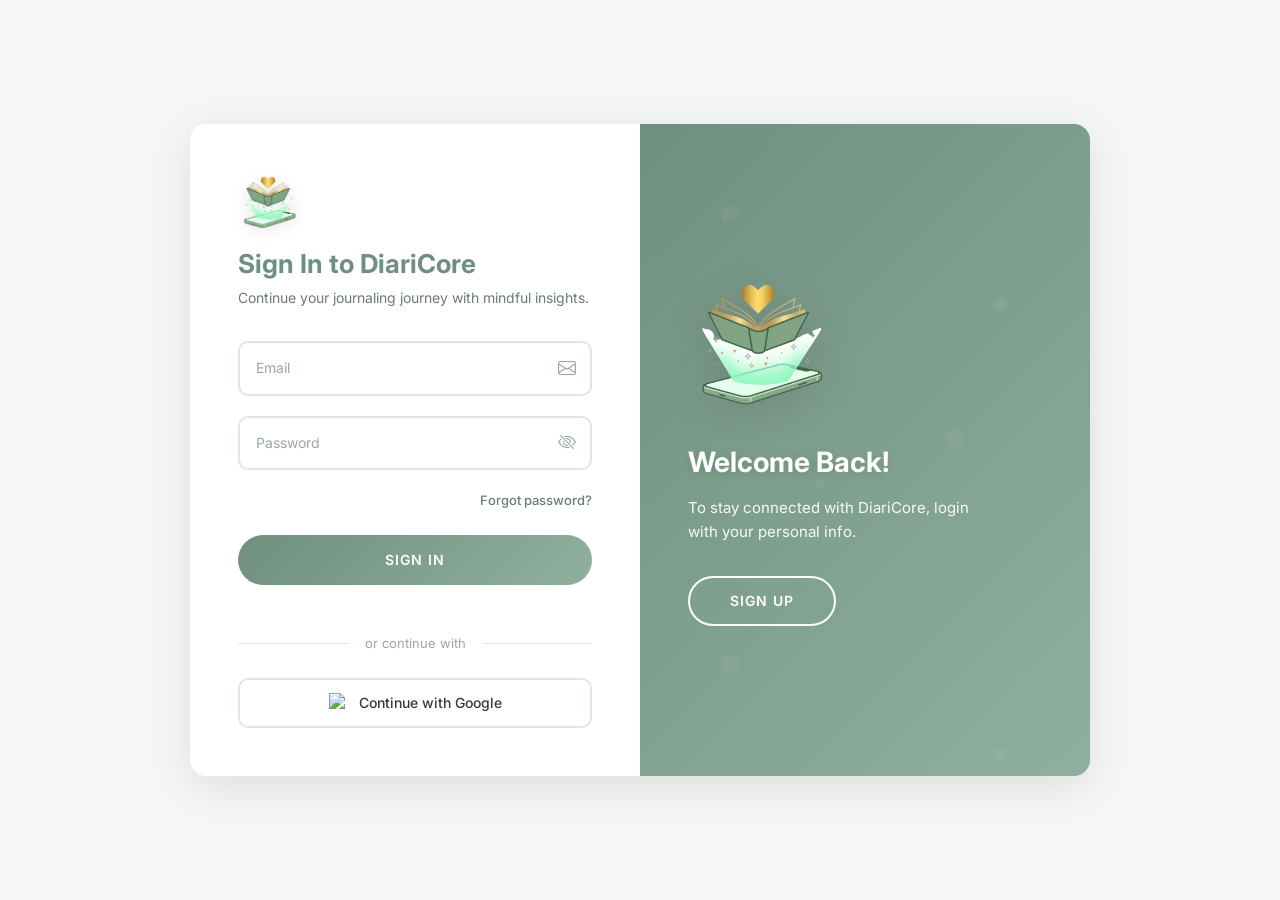
==== index.html @ 2f3895c8 "Update login page: sliding panel animation, dclogo.png, left-aligned text" ====
<!DOCTYPE html>
<html lang="en">
<head>
    <meta charset="UTF-8">
    <meta name="viewport" content="width=device-width, initial-scale=1.0">
    <title>Sign In - DiariCore</title>
    <link href="https://fonts.googleapis.com/css2?family=Inter:wght@400;500;600;700&display=swap" rel="stylesheet">
    <link href="https://cdn.jsdelivr.net/npm/bootstrap@5.3.0/dist/css/bootstrap.min.css" rel="stylesheet">
    <link href="https://cdn.jsdelivr.net/npm/bootstrap-icons@1.11.0/font/bootstrap-icons.css" rel="stylesheet">
    <link href="login.css" rel="stylesheet">
</head>
<body>
    <div class="login-container" id="loginContainer">
        <!-- Left Side - Forms -->
        <div class="login-left-panel">
            <!-- Sign In Form -->
            <div class="form-section signin-section" id="signinSection">
                <div class="form-header">
                    <img src="dclogo.png" alt="DiariCore" class="form-logo-img">
                    <h2 class="form-title">Sign In to DiariCore</h2>
                    <p class="form-subtitle">Continue your journaling journey with mindful insights.</p>
                </div>
                
                <form id="loginForm" class="login-form">
                    <div class="form-group">
                        <div class="input-wrapper">
                            <input 
                                type="email" 
                                id="email" 
                                class="form-input" 
                                placeholder="Email"
                                required
                            >
                            <i class="bi bi-envelope input-icon"></i>
                        </div>
                    </div>
                    
                    <div class="form-group">
                        <div class="input-wrapper">
                            <input 
                                type="password" 
                                id="password" 
                                class="form-input" 
                                placeholder="Password"
                                required
                            >
                            <i class="bi bi-eye-slash input-icon toggle-password" id="togglePassword"></i>
                        </div>
                    </div>
                    
                    <div class="form-options">
                        <a href="#" class="forgot-password">Forgot password?</a>
                    </div>
                    
                    <button type="submit" class="btn-signin">SIGN IN</button>
                </form>
                
                <div class="divider">
                    <span>or continue with</span>
                </div>
                
                <button class="btn-google" id="googleSignInBtn">
                    <img src="https://www.google.com/favicon.ico" alt="Google" class="google-icon">
                    Continue with Google
                </button>
                
                <p class="signup-link mobile-only">
                    Don't have an account? <a href="#" id="mobileSwitchToSignUp">Sign up</a>
                </p>
            </div>
            
            <!-- Sign Up Form -->
            <div class="form-section signup-section hidden" id="signupSection">
                <div class="form-header">
                    <img src="dclogo.png" alt="DiariCore" class="form-logo-img">
                    <h2 class="form-title">Create Account</h2>
                    <p class="form-subtitle">Build your private space for reflection and growth.</p>
                </div>
                
                <form id="signUpForm" class="login-form">
                    <div class="form-group">
                        <div class="input-wrapper">
                            <input 
                                type="text" 
                                id="fullName" 
                                class="form-input" 
                                placeholder="Name"
                                required
                            >
                            <i class="bi bi-person input-icon"></i>
                        </div>
                    </div>
                    
                    <div class="form-group">
                        <div class="input-wrapper">
                            <input 
                                type="email" 
                                id="signUpEmail" 
                                class="form-input" 
                                placeholder="Email"
                                required
                            >
                            <i class="bi bi-envelope input-icon"></i>
                        </div>
                    </div>
                    
                    <div class="form-group">
                        <div class="input-wrapper">
                            <input 
                                type="password" 
                                id="signUpPassword" 
                                class="form-input" 
                                placeholder="Password"
                                required
                            >
                            <i class="bi bi-eye-slash input-icon toggle-password" id="toggleSignUpPassword"></i>
                        </div>
                    </div>
                    
                    <button type="submit" class="btn-signin">SIGN UP</button>
                </form>
                
                <div class="divider">
                    <span>or continue with</span>
                </div>
                
                <button class="btn-google" id="googleSignUpBtn">
                    <img src="https://www.google.com/favicon.ico" alt="Google" class="google-icon">
                    Continue with Google
                </button>
                
                <p class="signup-link mobile-only">
                    Already have an account? <a href="#" id="mobileSwitchToSignIn">Sign in</a>
                </p>
            </div>
        </div>
        
        <!-- Right Side - Sliding Panel -->
        <div class="login-right-panel" id="slidingPanel">
            <div class="logo-section">
                <img src="dclogo.png" alt="DiariCore Logo" class="login-logo">
            </div>
            
            <div class="welcome-content signin-welcome" id="signinWelcome">
                <h1 class="welcome-title">Welcome Back!</h1>
                <p class="welcome-text">To stay connected with DiariCore, login with your personal info.</p>
                <button class="btn-switch" id="showSignUpBtn">SIGN UP</button>
            </div>
            
            <div class="welcome-content signup-welcome hidden" id="signupWelcome">
                <h1 class="welcome-title">Hello, Friend!</h1>
                <p class="welcome-text">Enter your personal details and start your self-discovery journey.</p>
                <button class="btn-switch" id="showSignInBtn">SIGN IN</button>
            </div>
        </div>
    </div>
    
    <script src="login.js"></script>
</body>
</html>
---- login.css ----
/* DiariCore Login Page Styles - Sliding Panel Version */

:root {
    --primary-color: #6F8F7F;
    --primary-hover: #5F7F6F;
    --primary-light: #8FAF9F;
    --background-color: #F5F7F6;
    --card-background: #FFFFFF;
    --text-dark: #2F3E36;
    --text-secondary: #6B7C74;
    --text-muted: #9AA9A1;
    --border-color: #E0E6E3;
    --box-shadow: 0 2px 10px rgba(0, 0, 0, 0.05);
    --box-shadow-hover: 0 4px 20px rgba(0, 0, 0, 0.08);
}

* {
    margin: 0;
    padding: 0;
    box-sizing: border-box;
}

body {
    font-family: 'Inter', -apple-system, BlinkMacSystemFont, 'Segoe UI', Roboto, sans-serif;
    background-color: var(--background-color);
    color: var(--text-dark);
    line-height: 1.6;
    min-height: 100vh;
    display: flex;
    justify-content: center;
    align-items: center;
    padding: 20px;
}

/* Login Container - Card Style */
.login-container {
    display: flex;
    width: 100%;
    max-width: 900px;
    min-height: 550px;
    background-color: var(--card-background);
    border-radius: 16px;
    overflow: hidden;
    box-shadow: 0 10px 40px rgba(0, 0, 0, 0.1);
    position: relative;
}

/* Left Panel - Forms */
.login-left-panel {
    flex: 1;
    display: flex;
    flex-direction: column;
    justify-content: center;
    padding: 3rem;
    order: 1;
    transition: all 0.6s ease-in-out;
}

/* Form Sections */
.form-section {
    width: 100%;
    max-width: 360px;
    margin: 0 auto;
}

.form-section.hidden {
    display: none;
}

/* Form Header - Left Aligned */
.form-header {
    text-align: left;
    margin-bottom: 2rem;
}

.form-logo-img {
    width: 60px;
    height: 60px;
    object-fit: contain;
    margin-bottom: 1rem;
    filter: drop-shadow(0 2px 8px rgba(111, 143, 127, 0.2));
}

.form-title {
    font-size: 26px;
    font-weight: 700;
    color: var(--primary-color);
    margin-bottom: 0.5rem;
    text-align: left;
}

.form-subtitle {
    font-size: 14px;
    font-weight: 400;
    color: var(--text-secondary);
    text-align: left;
}

/* Login Form */
.login-form {
    text-align: left;
}

.form-group {
    margin-bottom: 1.25rem;
}

.input-wrapper {
    position: relative;
}

.form-input {
    width: 100%;
    padding: 14px 45px 14px 16px;
    border: 2px solid var(--border-color);
    border-radius: 10px;
    font-size: 14px;
    font-weight: 400;
    color: var(--text-dark);
    background-color: var(--card-background);
    transition: all 0.3s ease;
    font-family: 'Inter', sans-serif;
}

.form-input:focus {
    outline: none;
    border-color: var(--primary-color);
    box-shadow: 0 0 0 3px rgba(111, 143, 127, 0.1);
}

.form-input::placeholder {
    color: var(--text-muted);
}

.input-icon {
    position: absolute;
    right: 16px;
    top: 50%;
    transform: translateY(-50%);
    color: var(--text-muted);
    font-size: 18px;
    cursor: pointer;
    transition: color 0.3s ease;
}

.input-icon:hover {
    color: var(--primary-color);
}

.form-options {
    display: flex;
    justify-content: flex-end;
    margin-bottom: 1.5rem;
}

.forgot-password {
    font-size: 13px;
    font-weight: 500;
    color: var(--text-secondary);
    text-decoration: none;
    transition: color 0.3s ease;
}

.forgot-password:hover {
    color: var(--primary-color);
}

.btn-signin {
    width: 100%;
    background: linear-gradient(135deg, #6F8F7F 0%, #8FAF9F 100%);
    border: none;
    color: white;
    padding: 14px;
    border-radius: 25px;
    font-size: 14px;
    font-weight: 600;
    cursor: pointer;
    transition: all 0.3s ease;
    text-transform: uppercase;
    letter-spacing: 1px;
    margin-bottom: 1.5rem;
}

.btn-signin:hover {
    transform: translateY(-2px);
    box-shadow: 0 4px 15px rgba(111, 143, 127, 0.3);
}

.btn-signin:active {
    transform: translateY(0);
}

/* Divider */
.divider {
    display: flex;
    align-items: center;
    margin: 1.5rem 0;
    color: var(--text-muted);
    font-size: 13px;
}

.divider::before,
.divider::after {
    content: '';
    flex: 1;
    height: 1px;
    background-color: var(--border-color);
}

.divider span {
    padding: 0 1rem;
}

/* Google Button */
.btn-google {
    width: 100%;
    background-color: var(--card-background);
    border: 2px solid var(--border-color);
    color: var(--text-dark);
    padding: 12px;
    border-radius: 10px;
    font-size: 14px;
    font-weight: 500;
    cursor: pointer;
    transition: all 0.3s ease;
    display: flex;
    align-items: center;
    justify-content: center;
    gap: 10px;
}

.btn-google:hover {
    border-color: var(--primary-color);
    background-color: var(--background-color);
    transform: translateY(-1px);
}

.google-icon {
    width: 20px;
    height: 20px;
}

/* Signup Link - Mobile Only */
.signup-link {
    font-size: 14px;
    font-weight: 400;
    color: var(--text-secondary);
    margin-top: 1.5rem;
    text-align: center;
}

.signup-link a {
    color: var(--primary-color);
    font-weight: 600;
    text-decoration: none;
    transition: color 0.3s ease;
}

.signup-link a:hover {
    color: var(--primary-hover);
    text-decoration: underline;
}

.mobile-only {
    display: none;
}

/* Right Panel - Sliding Panel */
.login-right-panel {
    flex: 1;
    background: linear-gradient(135deg, #6F8F7F 0%, #8FAF9F 100%);
    display: flex;
    flex-direction: column;
    justify-content: center;
    align-items: flex-start;
    padding: 3rem;
    order: 2;
    position: relative;
    transition: all 0.6s cubic-bezier(0.4, 0, 0.2, 1);
    overflow: hidden;
}

.login-right-panel::before {
    content: '';
    position: absolute;
    top: 0;
    left: 0;
    right: 0;
    bottom: 0;
    background: url('data:image/svg+xml,<svg xmlns="http://www.w3.org/2000/svg" viewBox="0 0 100 100"><circle cx="20" cy="20" r="2" fill="rgba(255,255,255,0.1)"/><circle cx="80" cy="40" r="1.5" fill="rgba(255,255,255,0.1)"/><circle cx="40" cy="80" r="1" fill="rgba(255,255,255,0.1)"/><circle cx="70" cy="70" r="2" fill="rgba(255,255,255,0.1)"/></svg>');
    opacity: 0.5;
}

.logo-section {
    position: relative;
    z-index: 1;
    margin-bottom: 2rem;
}

.login-logo {
    width: 140px;
    height: 140px;
    object-fit: contain;
    filter: drop-shadow(0 4px 20px rgba(0, 0, 0, 0.1));
}

/* Welcome Content - Left Aligned */
.welcome-content {
    position: relative;
    z-index: 1;
    color: white;
    text-align: left;
    max-width: 300px;
    transition: all 0.6s ease-in-out;
}

.welcome-content.hidden {
    display: none;
}

.welcome-title {
    font-size: 28px;
    font-weight: 700;
    margin-bottom: 1rem;
    text-shadow: 0 2px 10px rgba(0, 0, 0, 0.1);
    text-align: left;
}

.welcome-text {
    font-size: 15px;
    font-weight: 400;
    line-height: 1.6;
    margin-bottom: 2rem;
    opacity: 0.95;
    text-align: left;
}

/* Switch Button */
.btn-switch {
    background: transparent;
    border: 2px solid white;
    color: white;
    padding: 12px 40px;
    border-radius: 25px;
    font-size: 14px;
    font-weight: 600;
    cursor: pointer;
    transition: all 0.3s ease;
    text-transform: uppercase;
    letter-spacing: 1px;
    position: relative;
    z-index: 1;
}

.btn-switch:hover {
    background: white;
    color: var(--primary-color);
    transform: translateY(-2px);
    box-shadow: 0 4px 15px rgba(0, 0, 0, 0.2);
}

/* Sliding Animation States */
.login-container.signup-mode .login-right-panel {
    order: 1;
}

.login-container.signup-mode .login-left-panel {
    order: 2;
}

.login-container.signup-mode .signin-welcome {
    display: none;
}

.login-container.signup-mode .signup-welcome {
    display: block;
}

.login-container.signup-mode .signin-section {
    display: none;
}

.login-container.signup-mode .signup-section {
    display: block;
}

/* Error States */
.form-input.error {
    border-color: #e74c3c;
    box-shadow: 0 0 0 3px rgba(231, 76, 60, 0.1);
}

.error-message {
    color: #e74c3c;
    font-size: 12px;
    margin-top: 0.5rem;
    display: none;
}

.error-message.show {
    display: block;
}

/* Success States */
.form-input.success {
    border-color: var(--success-color);
    box-shadow: 0 0 0 3px rgba(127, 191, 159, 0.1);
}

/* Responsive Design */
@media (max-width: 768px) {
    body {
        padding: 10px;
    }
    
    .login-container {
        flex-direction: column;
        max-width: 100%;
        min-height: auto;
    }
    
    .login-left-panel,
    .login-right-panel {
        padding: 2rem 1.5rem;
    }
    
    .login-right-panel {
        order: 1;
        min-height: 200px;
    }
    
    .login-left-panel {
        order: 2;
    }
    
    .login-logo {
        width: 100px;
        height: 100px;
    }
    
    .welcome-title {
        font-size: 24px;
    }
    
    .welcome-text {
        font-size: 14px;
    }
    
    .btn-switch {
        padding: 10px 30px;
        font-size: 13px;
    }
    
    .form-title {
        font-size: 22px;
    }
    
    .form-section {
        max-width: 100%;
    }
    
    .mobile-only {
        display: block;
    }
    
    .login-right-panel .btn-switch {
        display: none;
    }
    
    .welcome-content {
        text-align: center;
    }
    
    .welcome-title,
    .welcome-text {
        text-align: center;
    }
}

@media (max-width: 480px) {
    body {
        padding: 0;
    }
    
    .login-container {
        border-radius: 0;
        min-height: 100vh;
    }
    
    .login-left-panel,
    .login-right-panel {
        padding: 1.5rem 1rem;
    }
    
    .login-logo {
        width: 80px;
        height: 80px;
    }
    
    .welcome-title {
        font-size: 20px;
    }
    
    .form-title {
        font-size: 20px;
    }
    
    .form-subtitle {
        font-size: 13px;
    }
    
    .form-input {
        padding: 12px 40px 12px 14px;
        font-size: 13px;
    }
    
    .btn-signin,
    .btn-google {
        padding: 12px;
        font-size: 13px;
    }
}

/* Notification Styles */
.notification {
    position: fixed;
    top: 20px;
    right: 20px;
    padding: 1rem 1.5rem;
    border-radius: 10px;
    display: flex;
    align-items: center;
    gap: 0.75rem;
    font-weight: 500;
    z-index: 10000;
    box-shadow: 0 4px 20px rgba(0, 0, 0, 0.15);
    transform: translateX(100%);
    transition: transform 0.3s ease;
    max-width: 400px;
    word-wrap: break-word;
}

.notification-success {
    background-color: #7FBF9F;
    color: white;
}

.notification-error {
    background-color: #e74c3c;
    color: white;
}

.notification-info {
    background-color: #7FA7BF;
    color: white;
}

/* Error States */
.form-input.error {
    border-color: #e74c3c;
    box-shadow: 0 0 0 3px rgba(231, 76, 60, 0.1);
}

.error-message {
    color: #e74c3c;
    font-size: 12px;
    margin-top: 0.5rem;
    display: none;
}

.error-message.show {
    display: block;
}

/* Success States */
.form-input.success {
    border-color: var(--success-color);
    box-shadow: 0 0 0 3px rgba(127, 191, 159, 0.1);
}
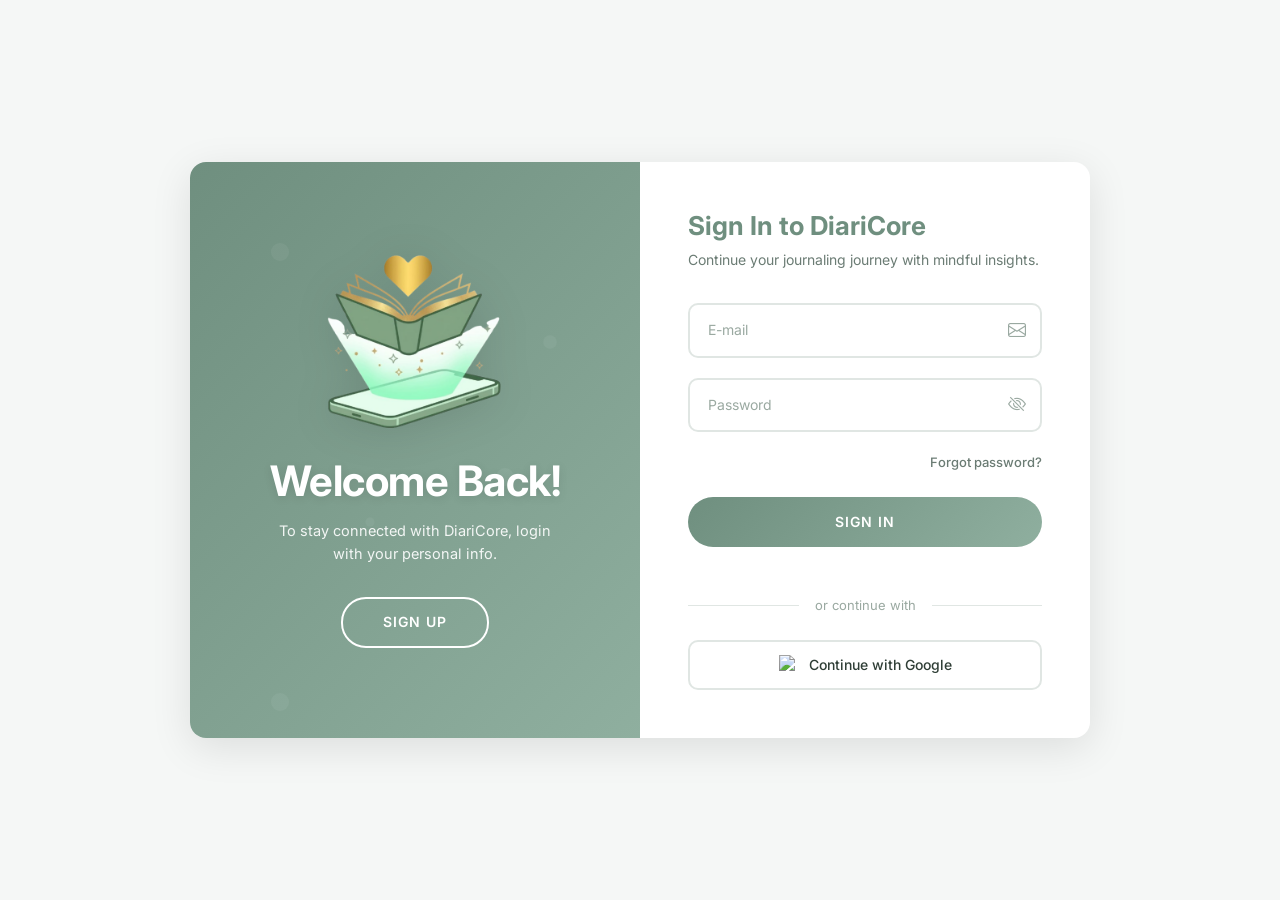
==== commit cfb3b1cf: "Add floating label animation to input fields on focus" ====
--- a/index.html
+++ b/index.html
@@ -16,34 +16,35 @@
             <!-- Sign In Form -->
             <div class="form-section signin-section" id="signinSection">
                 <div class="form-header">
-                    <img src="dclogo.png" alt="DiariCore" class="form-logo-img">
                     <h2 class="form-title">Sign In to DiariCore</h2>
                     <p class="form-subtitle">Continue your journaling journey with mindful insights.</p>
                 </div>
                 
                 <form id="loginForm" class="login-form">
                     <div class="form-group">
-                        <div class="input-wrapper">
+                        <div class="input-wrapper floating-label">
                             <input 
                                 type="email" 
                                 id="email" 
                                 class="form-input" 
-                                placeholder="Email"
+                                placeholder=" "
                                 required
                             >
+                            <label for="email" class="input-label">E-mail</label>
                             <i class="bi bi-envelope input-icon"></i>
                         </div>
                     </div>
                     
                     <div class="form-group">
-                        <div class="input-wrapper">
+                        <div class="input-wrapper floating-label">
                             <input 
                                 type="password" 
                                 id="password" 
                                 class="form-input" 
-                                placeholder="Password"
+                                placeholder=" "
                                 required
                             >
+                            <label for="password" class="input-label">Password</label>
                             <i class="bi bi-eye-slash input-icon toggle-password" id="togglePassword"></i>
                         </div>
                     </div>
@@ -72,47 +73,49 @@
             <!-- Sign Up Form -->
             <div class="form-section signup-section hidden" id="signupSection">
                 <div class="form-header">
-                    <img src="dclogo.png" alt="DiariCore" class="form-logo-img">
                     <h2 class="form-title">Create Account</h2>
                     <p class="form-subtitle">Build your private space for reflection and growth.</p>
                 </div>
                 
                 <form id="signUpForm" class="login-form">
                     <div class="form-group">
-                        <div class="input-wrapper">
+                        <div class="input-wrapper floating-label">
                             <input 
                                 type="text" 
                                 id="fullName" 
                                 class="form-input" 
-                                placeholder="Name"
+                                placeholder=" "
                                 required
                             >
+                            <label for="fullName" class="input-label">Name</label>
                             <i class="bi bi-person input-icon"></i>
                         </div>
                     </div>
                     
                     <div class="form-group">
-                        <div class="input-wrapper">
+                        <div class="input-wrapper floating-label">
                             <input 
                                 type="email" 
                                 id="signUpEmail" 
                                 class="form-input" 
-                                placeholder="Email"
+                                placeholder=" "
                                 required
                             >
+                            <label for="signUpEmail" class="input-label">E-mail</label>
                             <i class="bi bi-envelope input-icon"></i>
                         </div>
                     </div>
                     
                     <div class="form-group">
-                        <div class="input-wrapper">
+                        <div class="input-wrapper floating-label">
                             <input 
                                 type="password" 
                                 id="signUpPassword" 
                                 class="form-input" 
-                                placeholder="Password"
+                                placeholder=" "
                                 required
                             >
+                            <label for="signUpPassword" class="input-label">Password</label>
                             <i class="bi bi-eye-slash input-icon toggle-password" id="toggleSignUpPassword"></i>
                         </div>
                     </div>
--- a/login.css
+++ b/login.css
@@ -45,14 +45,14 @@
     position: relative;
 }
 
-/* Left Panel - Forms */
+/* Left Panel - Forms (White side - starts on RIGHT) */
 .login-left-panel {
     flex: 1;
     display: flex;
     flex-direction: column;
     justify-content: center;
     padding: 3rem;
-    order: 1;
+    order: 2;
     transition: all 0.6s ease-in-out;
 }
 
@@ -109,9 +109,14 @@
     position: relative;
 }
 
-.form-input {
+/* Floating Label Input Styles */
+.input-wrapper.floating-label {
+    position: relative;
+}
+
+.input-wrapper.floating-label .form-input {
     width: 100%;
-    padding: 14px 45px 14px 16px;
+    padding: 20px 45px 8px 16px;
     border: 2px solid var(--border-color);
     border-radius: 10px;
     font-size: 14px;
@@ -122,17 +127,38 @@
     font-family: 'Inter', sans-serif;
 }
 
-.form-input:focus {
+.input-wrapper.floating-label .input-label {
+    position: absolute;
+    left: 16px;
+    top: 50%;
+    transform: translateY(-50%);
+    font-size: 14px;
+    font-weight: 400;
+    color: var(--text-muted);
+    pointer-events: none;
+    transition: all 0.2s ease;
+    background-color: transparent;
+    padding: 0 4px;
+}
+
+.input-wrapper.floating-label .form-input:focus,
+.input-wrapper.floating-label .form-input:not(:placeholder-shown) {
     outline: none;
     border-color: var(--primary-color);
     box-shadow: 0 0 0 3px rgba(111, 143, 127, 0.1);
 }
 
-.form-input::placeholder {
-    color: var(--text-muted);
-}
-
-.input-icon {
+.input-wrapper.floating-label .form-input:focus ~ .input-label,
+.input-wrapper.floating-label .form-input:not(:placeholder-shown) ~ .input-label {
+    top: 0;
+    transform: translateY(-50%);
+    font-size: 12px;
+    font-weight: 500;
+    color: var(--primary-color);
+    background-color: var(--card-background);
+}
+
+.input-wrapper.floating-label .input-icon {
     position: absolute;
     right: 16px;
     top: 50%;
@@ -143,7 +169,8 @@
     transition: color 0.3s ease;
 }
 
-.input-icon:hover {
+.input-wrapper.floating-label .form-input:focus ~ .input-icon,
+.input-wrapper.floating-label .form-input:not(:placeholder-shown) ~ .input-icon {
     color: var(--primary-color);
 }
 
@@ -265,16 +292,16 @@
     display: none;
 }
 
-/* Right Panel - Sliding Panel */
+/* Right Panel - Sliding Panel (Green side - starts on LEFT) */
 .login-right-panel {
     flex: 1;
     background: linear-gradient(135deg, #6F8F7F 0%, #8FAF9F 100%);
     display: flex;
     flex-direction: column;
     justify-content: center;
-    align-items: flex-start;
+    align-items: center;
     padding: 3rem;
-    order: 2;
+    order: 1;
     position: relative;
     transition: all 0.6s cubic-bezier(0.4, 0, 0.2, 1);
     overflow: hidden;
@@ -294,24 +321,26 @@
 .logo-section {
     position: relative;
     z-index: 1;
-    margin-bottom: 2rem;
+    margin-bottom: 1.5rem;
 }
 
 .login-logo {
-    width: 140px;
-    height: 140px;
+    width: 180px;
+    height: 180px;
     object-fit: contain;
     filter: drop-shadow(0 4px 20px rgba(0, 0, 0, 0.1));
 }
 
-/* Welcome Content - Left Aligned */
+/* Welcome Content - Center-aligned text */
 .welcome-content {
     position: relative;
     z-index: 1;
     color: white;
-    text-align: left;
-    max-width: 300px;
+    text-align: center;
+    max-width: 320px;
+    width: 100%;
     transition: all 0.6s ease-in-out;
+    margin: 0 auto;
 }
 
 .welcome-content.hidden {
@@ -319,20 +348,24 @@
 }
 
 .welcome-title {
-    font-size: 28px;
+    font-size: 42px;
     font-weight: 700;
-    margin-bottom: 1rem;
+    margin-bottom: 0.75rem;
     text-shadow: 0 2px 10px rgba(0, 0, 0, 0.1);
-    text-align: left;
+    text-align: center;
+    letter-spacing: -0.5px;
 }
 
 .welcome-text {
-    font-size: 15px;
+    font-size: 14.5px;
     font-weight: 400;
     line-height: 1.6;
     margin-bottom: 2rem;
-    opacity: 0.95;
-    text-align: left;
+    opacity: 0.9;
+    text-align: center;
+    max-width: 280px;
+    margin-left: auto;
+    margin-right: auto;
 }
 
 /* Switch Button */
@@ -359,13 +392,13 @@
     box-shadow: 0 4px 15px rgba(0, 0, 0, 0.2);
 }
 
-/* Sliding Animation States */
+/* Sliding Animation States - When signup-mode is active, swap positions */
 .login-container.signup-mode .login-right-panel {
+    order: 2;
+}
+
+.login-container.signup-mode .login-left-panel {
     order: 1;
-}
-
-.login-container.signup-mode .login-left-panel {
-    order: 2;
 }
 
 .login-container.signup-mode .signin-welcome {
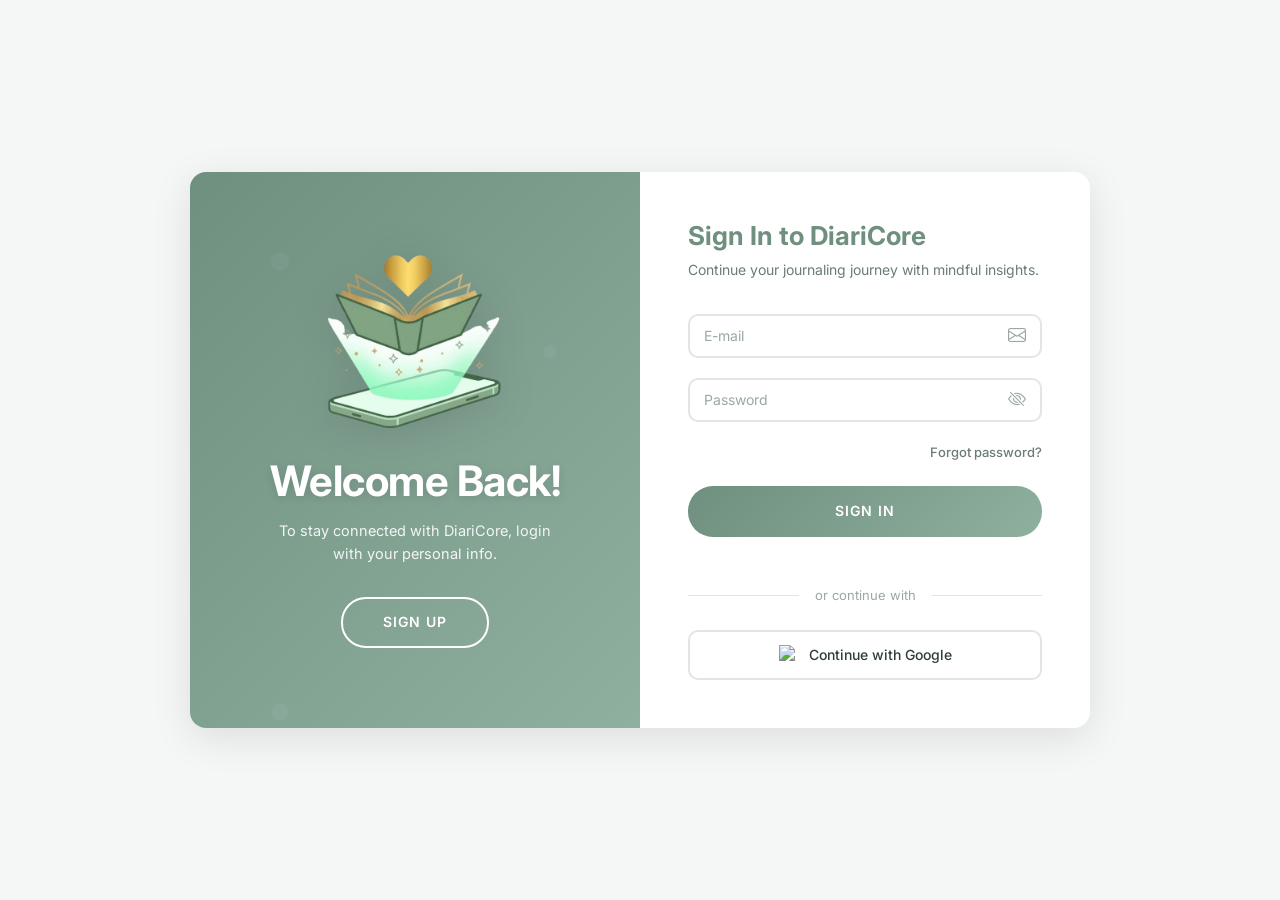
==== commit f1734d2e: "Move signup welcome text to top of signup form container" ====
--- a/index.html
+++ b/index.html
@@ -22,7 +22,7 @@
                 
                 <form id="loginForm" class="login-form">
                     <div class="form-group">
-                        <div class="input-wrapper floating-label">
+                        <div class="input-wrapper" data-label="E-mail">
                             <input 
                                 type="email" 
                                 id="email" 
@@ -30,13 +30,13 @@
                                 placeholder=" "
                                 required
                             >
-                            <label for="email" class="input-label">E-mail</label>
+                            <span class="floating-label">E-mail</span>
                             <i class="bi bi-envelope input-icon"></i>
                         </div>
                     </div>
                     
                     <div class="form-group">
-                        <div class="input-wrapper floating-label">
+                        <div class="input-wrapper" data-label="Password">
                             <input 
                                 type="password" 
                                 id="password" 
@@ -44,7 +44,7 @@
                                 placeholder=" "
                                 required
                             >
-                            <label for="password" class="input-label">Password</label>
+                            <span class="floating-label">Password</span>
                             <i class="bi bi-eye-slash input-icon toggle-password" id="togglePassword"></i>
                         </div>
                     </div>
@@ -73,13 +73,13 @@
             <!-- Sign Up Form -->
             <div class="form-section signup-section hidden" id="signupSection">
                 <div class="form-header">
-                    <h2 class="form-title">Create Account</h2>
-                    <p class="form-subtitle">Build your private space for reflection and growth.</p>
+                    <h2 class="form-title">Hello, Friend!</h2>
+                    <p class="form-subtitle">Enter your personal details and start your self-discovery journey.</p>
                 </div>
                 
                 <form id="signUpForm" class="login-form">
                     <div class="form-group">
-                        <div class="input-wrapper floating-label">
+                        <div class="input-wrapper" data-label="Name">
                             <input 
                                 type="text" 
                                 id="fullName" 
@@ -87,13 +87,13 @@
                                 placeholder=" "
                                 required
                             >
-                            <label for="fullName" class="input-label">Name</label>
+                            <span class="floating-label">Name</span>
                             <i class="bi bi-person input-icon"></i>
                         </div>
                     </div>
                     
                     <div class="form-group">
-                        <div class="input-wrapper floating-label">
+                        <div class="input-wrapper" data-label="E-mail">
                             <input 
                                 type="email" 
                                 id="signUpEmail" 
@@ -101,13 +101,13 @@
                                 placeholder=" "
                                 required
                             >
-                            <label for="signUpEmail" class="input-label">E-mail</label>
+                            <span class="floating-label">E-mail</span>
                             <i class="bi bi-envelope input-icon"></i>
                         </div>
                     </div>
                     
                     <div class="form-group">
-                        <div class="input-wrapper floating-label">
+                        <div class="input-wrapper" data-label="Password">
                             <input 
                                 type="password" 
                                 id="signUpPassword" 
@@ -115,7 +115,7 @@
                                 placeholder=" "
                                 required
                             >
-                            <label for="signUpPassword" class="input-label">Password</label>
+                            <span class="floating-label">Password</span>
                             <i class="bi bi-eye-slash input-icon toggle-password" id="toggleSignUpPassword"></i>
                         </div>
                     </div>
--- a/login.css
+++ b/login.css
@@ -45,7 +45,22 @@
     position: relative;
 }
 
-/* Left Panel - Forms (White side - starts on RIGHT) */
+/* Right Panel - Green background that slides */
+.login-right-panel {
+    flex: 1;
+    background: linear-gradient(135deg, #6F8F7F 0%, #8FAF9F 100%);
+    display: flex;
+    flex-direction: column;
+    justify-content: center;
+    align-items: center;
+    padding: 3rem;
+    order: 1;
+    position: relative;
+    transition: all 0.6s cubic-bezier(0.4, 0, 0.2, 1);
+    overflow: hidden;
+}
+
+/* Left Panel - Forms (White side - starts on LEFT) */
 .login-left-panel {
     flex: 1;
     display: flex;
@@ -53,7 +68,7 @@
     justify-content: center;
     padding: 3rem;
     order: 2;
-    transition: all 0.6s ease-in-out;
+    transition: all 0.6s cubic-bezier(0.4, 0, 0.2, 1);
 }
 
 /* Form Sections */
@@ -107,16 +122,13 @@
 
 .input-wrapper {
     position: relative;
-}
-
-/* Floating Label Input Styles */
-.input-wrapper.floating-label {
-    position: relative;
-}
-
-.input-wrapper.floating-label .form-input {
+    display: flex;
+    align-items: center;
+}
+
+.form-input {
     width: 100%;
-    padding: 20px 45px 8px 16px;
+    padding: 0 45px 0 16px;
     border: 2px solid var(--border-color);
     border-radius: 10px;
     font-size: 14px;
@@ -125,40 +137,21 @@
     background-color: var(--card-background);
     transition: all 0.3s ease;
     font-family: 'Inter', sans-serif;
-}
-
-.input-wrapper.floating-label .input-label {
-    position: absolute;
-    left: 16px;
-    top: 50%;
-    transform: translateY(-50%);
-    font-size: 14px;
-    font-weight: 400;
-    color: var(--text-muted);
-    pointer-events: none;
-    transition: all 0.2s ease;
-    background-color: transparent;
-    padding: 0 4px;
-}
-
-.input-wrapper.floating-label .form-input:focus,
-.input-wrapper.floating-label .form-input:not(:placeholder-shown) {
+    height: 44px;
+    line-height: 44px;
+}
+
+.form-input:focus {
     outline: none;
     border-color: var(--primary-color);
     box-shadow: 0 0 0 3px rgba(111, 143, 127, 0.1);
 }
 
-.input-wrapper.floating-label .form-input:focus ~ .input-label,
-.input-wrapper.floating-label .form-input:not(:placeholder-shown) ~ .input-label {
-    top: 0;
-    transform: translateY(-50%);
-    font-size: 12px;
-    font-weight: 500;
-    color: var(--primary-color);
-    background-color: var(--card-background);
-}
-
-.input-wrapper.floating-label .input-icon {
+.form-input::placeholder {
+    color: var(--text-muted);
+}
+
+.input-icon {
     position: absolute;
     right: 16px;
     top: 50%;
@@ -169,9 +162,39 @@
     transition: color 0.3s ease;
 }
 
-.input-wrapper.floating-label .form-input:focus ~ .input-icon,
-.input-wrapper.floating-label .form-input:not(:placeholder-shown) ~ .input-icon {
+.input-icon:hover {
     color: var(--primary-color);
+}
+
+/* Floating Label Animation */
+.input-wrapper.has-content .form-input,
+.input-wrapper:focus-within .form-input {
+    padding-top: 14px;
+    padding-bottom: 14px;
+    height: 44px;
+}
+
+.input-wrapper .floating-label {
+    position: absolute;
+    left: 16px;
+    top: 50%;
+    transform: translateY(-50%);
+    font-size: 14px;
+    color: var(--text-muted);
+    pointer-events: none;
+    transition: all 0.2s ease;
+    background-color: transparent;
+}
+
+.input-wrapper.has-content .floating-label,
+.input-wrapper:focus-within .floating-label {
+    top: 0;
+    transform: translateY(-50%);
+    font-size: 12px;
+    color: var(--primary-color);
+    background-color: var(--card-background);
+    padding: 0 4px;
+    font-weight: 500;
 }
 
 .form-options {
@@ -292,10 +315,9 @@
     display: none;
 }
 
-/* Right Panel - Sliding Panel (Green side - starts on LEFT) */
+/* Right Panel - Welcome Content (Green side - starts on LEFT) */
 .login-right-panel {
     flex: 1;
-    background: linear-gradient(135deg, #6F8F7F 0%, #8FAF9F 100%);
     display: flex;
     flex-direction: column;
     justify-content: center;
@@ -303,7 +325,7 @@
     padding: 3rem;
     order: 1;
     position: relative;
-    transition: all 0.6s cubic-bezier(0.4, 0, 0.2, 1);
+    z-index: 6;
     overflow: hidden;
 }
 
@@ -443,49 +465,74 @@
 /* Responsive Design */
 @media (max-width: 768px) {
     body {
-        padding: 10px;
+        padding: 0;
+        background: linear-gradient(135deg, #6F8F7F 0%, #8FAF9F 100%);
     }
     
     .login-container {
         flex-direction: column;
         max-width: 100%;
-        min-height: auto;
-    }
-    
-    .login-left-panel,
-    .login-right-panel {
-        padding: 2rem 1.5rem;
+        min-height: 100vh;
+        background: transparent;
+        box-shadow: none;
+        border-radius: 0;
     }
     
     .login-right-panel {
         order: 1;
-        min-height: 200px;
+        min-height: 40vh;
+        background: transparent;
+        padding: 2rem;
     }
     
     .login-left-panel {
         order: 2;
+        min-height: 60vh;
+        background: white;
+        border-radius: 30px 30px 0 0;
+        padding: 2rem;
+        margin: 0 10px 10px 10px;
+        box-shadow: 0 -5px 20px rgba(0, 0, 0, 0.1);
     }
     
     .login-logo {
-        width: 100px;
-        height: 100px;
+        width: 60px;
+        height: 60px;
     }
     
     .welcome-title {
-        font-size: 24px;
+        font-size: 42px;
+        color: white;
     }
     
     .welcome-text {
-        font-size: 14px;
+        font-size: 14.5px;
+        color: rgba(255, 255, 255, 0.9);
     }
     
     .btn-switch {
         padding: 10px 30px;
         font-size: 13px;
+        background: white;
+        color: var(--primary-color);
+        border: none;
+    }
+    
+    .btn-switch:hover {
+        background: rgba(255, 255, 255, 0.9);
     }
     
     .form-title {
-        font-size: 22px;
+        font-size: 26px;
+        text-align: left;
+        margin-bottom: 0.5rem;
+    }
+    
+    .form-subtitle {
+        font-size: 14px;
+        text-align: left;
+        margin-bottom: 2rem;
+        color: var(--text-secondary);
     }
     
     .form-section {
@@ -516,41 +563,51 @@
     }
     
     .login-container {
-        border-radius: 0;
         min-height: 100vh;
     }
     
-    .login-left-panel,
     .login-right-panel {
-        padding: 1.5rem 1rem;
+        min-height: 35vh;
+        padding: 1.5rem;
+    }
+    
+    .login-left-panel {
+        min-height: 65vh;
+        padding: 1.5rem;
+        margin: 0 5px 5px 5px;
     }
     
     .login-logo {
-        width: 80px;
-        height: 80px;
+        width: 50px;
+        height: 50px;
     }
     
     .welcome-title {
-        font-size: 20px;
+        font-size: 42px;
     }
     
     .form-title {
-        font-size: 20px;
+        font-size: 26px;
     }
     
     .form-subtitle {
-        font-size: 13px;
+        font-size: 14px;
     }
     
     .form-input {
         padding: 12px 40px 12px 14px;
-        font-size: 13px;
+        font-size: 14px;
     }
     
     .btn-signin,
     .btn-google {
         padding: 12px;
-        font-size: 13px;
+        font-size: 14px;
+    }
+    
+    .btn-switch {
+        padding: 8px 24px;
+        font-size: 12px;
     }
 }
 
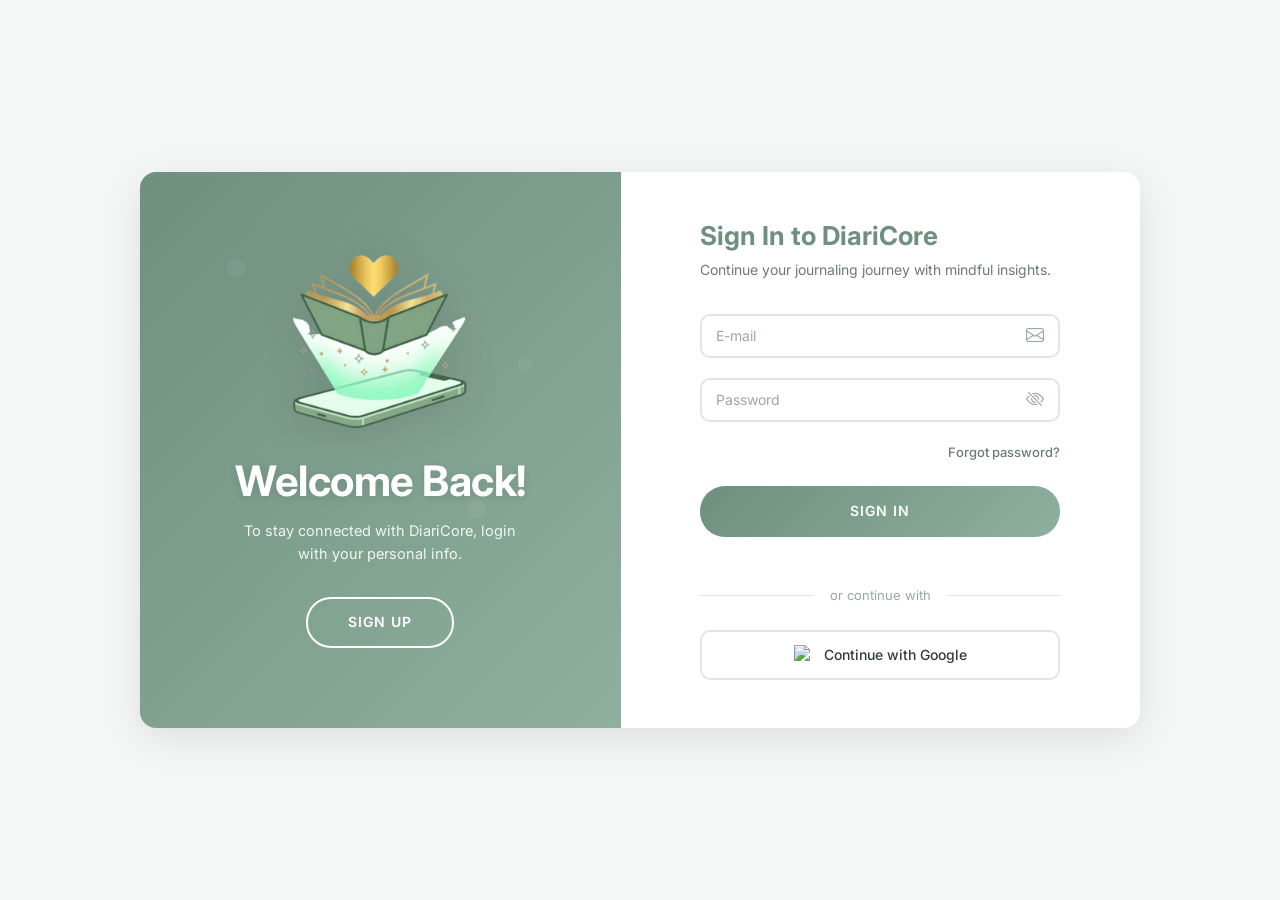
==== commit 026bf4c7: "Fix signup birthday label overlap and widen form layout - Keep birthday floating label pinned above " ====
--- a/index.html
+++ b/index.html
@@ -73,39 +73,97 @@
             <!-- Sign Up Form -->
             <div class="form-section signup-section hidden" id="signupSection">
                 <div class="form-header">
-                    <h2 class="form-title">Hello, Friend!</h2>
-                    <p class="form-subtitle">Enter your personal details and start your self-discovery journey.</p>
+                    <h2 class="form-title">Create Account</h2>
+                    <p class="form-subtitle">Build your private space for reflection and growth.</p>
                 </div>
                 
                 <form id="signUpForm" class="login-form">
-                    <div class="form-group">
-                        <div class="input-wrapper" data-label="Name">
-                            <input 
-                                type="text" 
-                                id="fullName" 
-                                class="form-input" 
-                                placeholder=" "
-                                required
-                            >
-                            <span class="floating-label">Name</span>
-                            <i class="bi bi-person input-icon"></i>
-                        </div>
-                    </div>
-                    
-                    <div class="form-group">
-                        <div class="input-wrapper" data-label="E-mail">
-                            <input 
-                                type="email" 
-                                id="signUpEmail" 
-                                class="form-input" 
-                                placeholder=" "
-                                required
-                            >
-                            <span class="floating-label">E-mail</span>
-                            <i class="bi bi-envelope input-icon"></i>
-                        </div>
-                    </div>
-                    
+                    <div class="form-row">
+                        <div class="form-group">
+                            <div class="input-wrapper" data-label="Nickname">
+                                <input 
+                                    type="text" 
+                                    id="nickname" 
+                                    class="form-input" 
+                                    placeholder=" "
+                                    required
+                                >
+                                <span class="floating-label">Nickname</span>
+                                <i class="bi bi-at input-icon"></i>
+                            </div>
+                        </div>
+                        <div class="form-group">
+                            <div class="input-wrapper" data-label="E-mail">
+                                <input 
+                                    type="email" 
+                                    id="signUpEmail" 
+                                    class="form-input" 
+                                    placeholder=" "
+                                    required
+                                >
+                                <span class="floating-label">E-mail</span>
+                                <i class="bi bi-envelope input-icon"></i>
+                            </div>
+                        </div>
+                    </div>
+
+                    <div class="form-row">
+                        <div class="form-group">
+                            <div class="input-wrapper" data-label="First name">
+                                <input 
+                                    type="text" 
+                                    id="firstName" 
+                                    class="form-input" 
+                                    placeholder=" "
+                                    required
+                                >
+                                <span class="floating-label">First name</span>
+                                <i class="bi bi-person input-icon"></i>
+                            </div>
+                        </div>
+                        <div class="form-group">
+                            <div class="input-wrapper" data-label="Last name">
+                                <input 
+                                    type="text" 
+                                    id="lastName" 
+                                    class="form-input" 
+                                    placeholder=" "
+                                    required
+                                >
+                                <span class="floating-label">Last name</span>
+                                <i class="bi bi-person input-icon"></i>
+                            </div>
+                        </div>
+                    </div>
+
+                    <div class="form-row">
+                        <div class="form-group">
+                            <div class="input-wrapper" data-label="Gender">
+                                <select id="gender" class="form-input form-select-input" required>
+                                    <option value="" selected disabled hidden></option>
+                                    <option value="Male">Male</option>
+                                    <option value="Female">Female</option>
+                                    <option value="Prefer not to say">Prefer not to say</option>
+                                </select>
+                                <span class="floating-label">Gender</span>
+                                <i class="bi bi-chevron-down input-icon"></i>
+                            </div>
+                        </div>
+                        <div class="form-group">
+                            <div class="input-wrapper input-wrapper--static-label" data-label="Birthday">
+                                <input 
+                                    type="date" 
+                                    id="birthday" 
+                                    class="form-input form-date-input" 
+                                    placeholder=" "
+                                    required
+                                >
+                                <span class="floating-label">Birthday</span>
+                                <i class="bi bi-calendar3 input-icon"></i>
+                            </div>
+                        </div>
+                    </div>
+
                     <div class="form-group">
                         <div class="input-wrapper" data-label="Password">
                             <input 
@@ -117,6 +175,20 @@
                             >
                             <span class="floating-label">Password</span>
                             <i class="bi bi-eye-slash input-icon toggle-password" id="toggleSignUpPassword"></i>
+                        </div>
+                    </div>
+
+                    <div class="form-group">
+                        <div class="input-wrapper" data-label="Confirm password">
+                            <input 
+                                type="password" 
+                                id="confirmPassword" 
+                                class="form-input" 
+                                placeholder=" "
+                                required
+                            >
+                            <span class="floating-label">Confirm password</span>
+                            <i class="bi bi-eye-slash input-icon toggle-password" id="toggleConfirmPassword"></i>
                         </div>
                     </div>
                     
--- a/login.css
+++ b/login.css
@@ -36,7 +36,7 @@
 .login-container {
     display: flex;
     width: 100%;
-    max-width: 900px;
+    max-width: 1000px;
     min-height: 550px;
     background-color: var(--card-background);
     border-radius: 16px;
@@ -47,7 +47,7 @@
 
 /* Right Panel - Green background that slides */
 .login-right-panel {
-    flex: 1;
+    flex: 0.95;
     background: linear-gradient(135deg, #6F8F7F 0%, #8FAF9F 100%);
     display: flex;
     flex-direction: column;
@@ -62,7 +62,7 @@
 
 /* Left Panel - Forms (White side - starts on LEFT) */
 .login-left-panel {
-    flex: 1;
+    flex: 1.1;
     display: flex;
     flex-direction: column;
     justify-content: center;
@@ -76,6 +76,10 @@
     width: 100%;
     max-width: 360px;
     margin: 0 auto;
+}
+
+.signup-section {
+    max-width: 470px;
 }
 
 .form-section.hidden {
@@ -118,6 +122,16 @@
 
 .form-group {
     margin-bottom: 1.25rem;
+}
+
+.form-row {
+    display: grid;
+    grid-template-columns: 1fr 1fr;
+    gap: 0.9rem;
+}
+
+.form-row .form-group {
+    margin-bottom: 1.1rem;
 }
 
 .input-wrapper {
@@ -151,6 +165,28 @@
     color: var(--text-muted);
 }
 
+.form-select-input {
+    appearance: none;
+    cursor: pointer;
+}
+
+.form-select-input option {
+    color: var(--text-dark);
+}
+
+.form-date-input {
+    cursor: pointer;
+}
+
+.form-date-input::-webkit-calendar-picker-indicator {
+    opacity: 0;
+    position: absolute;
+    right: 0;
+    width: 40px;
+    height: 100%;
+    cursor: pointer;
+}
+
 .input-icon {
     position: absolute;
     right: 16px;
@@ -195,6 +231,21 @@
     background-color: var(--card-background);
     padding: 0 4px;
     font-weight: 500;
+}
+
+.input-wrapper--static-label .floating-label {
+    top: 0;
+    transform: translateY(-50%);
+    font-size: 12px;
+    color: var(--primary-color);
+    background-color: var(--card-background);
+    padding: 0 4px;
+    font-weight: 500;
+}
+
+.input-wrapper--static-label .form-input {
+    padding-top: 14px;
+    padding-bottom: 10px;
 }
 
 .form-options {
@@ -538,6 +589,15 @@
     .form-section {
         max-width: 100%;
     }
+
+    .signup-section {
+        max-width: 100%;
+    }
+
+    .form-row {
+        grid-template-columns: 1fr;
+        gap: 0;
+    }
     
     .mobile-only {
         display: block;
@@ -554,6 +614,44 @@
     .welcome-title,
     .welcome-text {
         text-align: center;
+    }
+    
+    /* Mobile specific: Keep green panel on top */
+    .login-container.signup-mode .login-right-panel {
+        order: 1;
+    }
+    
+    .login-container.signup-mode .login-left-panel {
+        order: 2;
+    }
+    
+    /* Mobile specific: Show signup welcome text in form header */
+    .login-container.signup-mode .signup-section .form-title {
+        display: none;
+    }
+    
+    .login-container.signup-mode .signup-section .form-subtitle {
+        display: none;
+    }
+    
+    .login-container.signup-mode .signup-section .form-header::before {
+        content: 'Create Account';
+        display: block;
+        font-size: 26px;
+        font-weight: 700;
+        color: var(--primary-color);
+        margin-bottom: 0.5rem;
+        text-align: left;
+    }
+    
+    .login-container.signup-mode .signup-section .form-header::after {
+        content: 'Build your private space for reflection and growth.';
+        display: block;
+        font-size: 14px;
+        font-weight: 400;
+        color: var(--text-secondary);
+        margin-bottom: 2rem;
+        text-align: left;
     }
 }
 
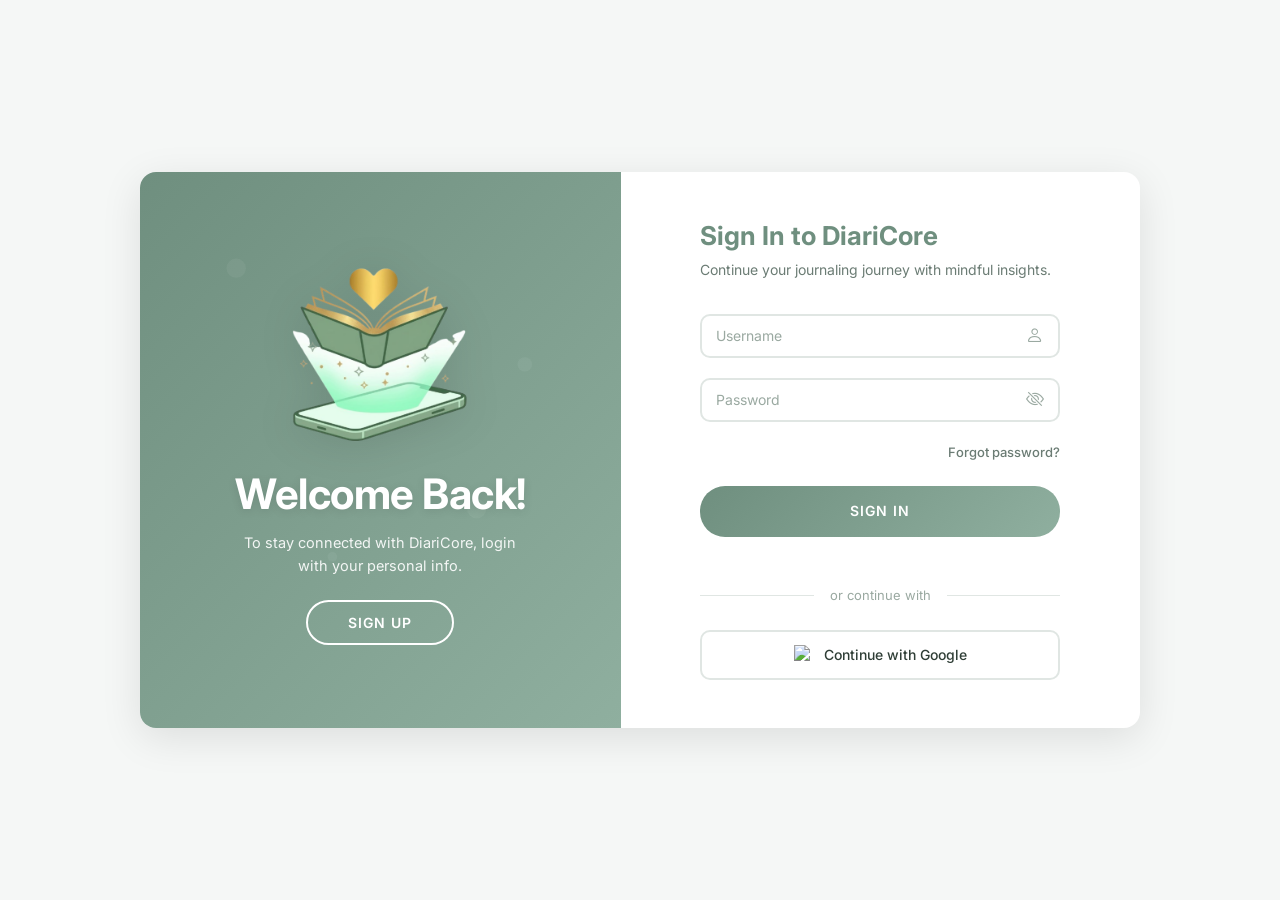
==== commit 01d54766: "feat: switch auth to username-based login Update auth UI and API to accept usernames for sign-in, re" ====
--- a/index.html
+++ b/index.html
@@ -20,18 +20,18 @@
                     <p class="form-subtitle">Continue your journaling journey with mindful insights.</p>
                 </div>
                 
-                <form id="loginForm" class="login-form">
+                <form id="loginForm" class="login-form" novalidate>
                     <div class="form-group">
-                        <div class="input-wrapper" data-label="E-mail">
+                        <div class="input-wrapper" data-label="Username">
                             <input 
-                                type="email" 
+                                type="text" 
                                 id="email" 
                                 class="form-input" 
                                 placeholder=" "
                                 required
                             >
-                            <span class="floating-label">E-mail</span>
-                            <i class="bi bi-envelope input-icon"></i>
+                            <span class="floating-label">Username</span>
+                            <i class="bi bi-person input-icon"></i>
                         </div>
                     </div>
                     
@@ -66,146 +66,7 @@
                 </button>
                 
                 <p class="signup-link mobile-only">
-                    Don't have an account? <a href="#" id="mobileSwitchToSignUp">Sign up</a>
-                </p>
-            </div>
-            
-            <!-- Sign Up Form -->
-            <div class="form-section signup-section hidden" id="signupSection">
-                <div class="form-header">
-                    <h2 class="form-title">Create Account</h2>
-                    <p class="form-subtitle">Build your private space for reflection and growth.</p>
-                </div>
-                
-                <form id="signUpForm" class="login-form">
-                    <div class="form-row">
-                        <div class="form-group">
-                            <div class="input-wrapper" data-label="Nickname">
-                                <input 
-                                    type="text" 
-                                    id="nickname" 
-                                    class="form-input" 
-                                    placeholder=" "
-                                    required
-                                >
-                                <span class="floating-label">Nickname</span>
-                                <i class="bi bi-at input-icon"></i>
-                            </div>
-                        </div>
-                        <div class="form-group">
-                            <div class="input-wrapper" data-label="E-mail">
-                                <input 
-                                    type="email" 
-                                    id="signUpEmail" 
-                                    class="form-input" 
-                                    placeholder=" "
-                                    required
-                                >
-                                <span class="floating-label">E-mail</span>
-                                <i class="bi bi-envelope input-icon"></i>
-                            </div>
-                        </div>
-                    </div>
-
-                    <div class="form-row">
-                        <div class="form-group">
-                            <div class="input-wrapper" data-label="First name">
-                                <input 
-                                    type="text" 
-                                    id="firstName" 
-                                    class="form-input" 
-                                    placeholder=" "
-                                    required
-                                >
-                                <span class="floating-label">First name</span>
-                                <i class="bi bi-person input-icon"></i>
-                            </div>
-                        </div>
-                        <div class="form-group">
-                            <div class="input-wrapper" data-label="Last name">
-                                <input 
-                                    type="text" 
-                                    id="lastName" 
-                                    class="form-input" 
-                                    placeholder=" "
-                                    required
-                                >
-                                <span class="floating-label">Last name</span>
-                                <i class="bi bi-person input-icon"></i>
-                            </div>
-                        </div>
-                    </div>
-
-                    <div class="form-row">
-                        <div class="form-group">
-                            <div class="input-wrapper" data-label="Gender">
-                                <select id="gender" class="form-input form-select-input" required>
-                                    <option value="" selected disabled hidden></option>
-                                    <option value="Male">Male</option>
-                                    <option value="Female">Female</option>
-                                    <option value="Prefer not to say">Prefer not to say</option>
-                                </select>
-                                <span class="floating-label">Gender</span>
-                                <i class="bi bi-chevron-down input-icon"></i>
-                            </div>
-                        </div>
-                        <div class="form-group">
-                            <div class="input-wrapper input-wrapper--static-label" data-label="Birthday">
-                                <input 
-                                    type="date" 
-                                    id="birthday" 
-                                    class="form-input form-date-input" 
-                                    placeholder=" "
-                                    required
-                                >
-                                <span class="floating-label">Birthday</span>
-                                <i class="bi bi-calendar3 input-icon"></i>
-                            </div>
-                        </div>
-                    </div>
-
-                    <div class="form-group">
-                        <div class="input-wrapper" data-label="Password">
-                            <input 
-                                type="password" 
-                                id="signUpPassword" 
-                                class="form-input" 
-                                placeholder=" "
-                                required
-                            >
-                            <span class="floating-label">Password</span>
-                            <i class="bi bi-eye-slash input-icon toggle-password" id="toggleSignUpPassword"></i>
-                        </div>
-                    </div>
-
-                    <div class="form-group">
-                        <div class="input-wrapper" data-label="Confirm password">
-                            <input 
-                                type="password" 
-                                id="confirmPassword" 
-                                class="form-input" 
-                                placeholder=" "
-                                required
-                            >
-                            <span class="floating-label">Confirm password</span>
-                            <i class="bi bi-eye-slash input-icon toggle-password" id="toggleConfirmPassword"></i>
-                        </div>
-                    </div>
-                    
-                    <button type="submit" class="btn-signin">SIGN UP</button>
-                </form>
-                
-                <div class="divider">
-                    <span>or continue with</span>
-                </div>
-                
-                <button class="btn-google" id="googleSignUpBtn">
-                    <img src="https://www.google.com/favicon.ico" alt="Google" class="google-icon">
-                    Continue with Google
-                </button>
-                
-                <p class="signup-link mobile-only">
-                    Already have an account? <a href="#" id="mobileSwitchToSignIn">Sign in</a>
+                    Don't have an account? <a href="register.html">Sign up</a>
                 </p>
             </div>
         </div>
@@ -219,13 +80,7 @@
             <div class="welcome-content signin-welcome" id="signinWelcome">
                 <h1 class="welcome-title">Welcome Back!</h1>
                 <p class="welcome-text">To stay connected with DiariCore, login with your personal info.</p>
-                <button class="btn-switch" id="showSignUpBtn">SIGN UP</button>
-            </div>
-            
-            <div class="welcome-content signup-welcome hidden" id="signupWelcome">
-                <h1 class="welcome-title">Hello, Friend!</h1>
-                <p class="welcome-text">Enter your personal details and start your self-discovery journey.</p>
-                <button class="btn-switch" id="showSignInBtn">SIGN IN</button>
+                <a href="register.html" class="btn-switch">SIGN UP</a>
             </div>
         </div>
     </div>
--- a/login.css
+++ b/login.css
@@ -10,6 +10,7 @@
     --text-secondary: #6B7C74;
     --text-muted: #9AA9A1;
     --border-color: #E0E6E3;
+    --success-color: #7FBF9F;
     --box-shadow: 0 2px 10px rgba(0, 0, 0, 0.05);
     --box-shadow-hover: 0 4px 20px rgba(0, 0, 0, 0.08);
 }
@@ -82,8 +83,114 @@
     max-width: 470px;
 }
 
+.otp-section {
+    max-width: 470px;
+}
+
 .form-section.hidden {
     display: none;
+}
+
+.otp-card {
+    background: var(--card-background);
+    border: 1px solid var(--border-color);
+    border-radius: 14px;
+    padding: 1.5rem;
+    box-shadow: var(--box-shadow);
+    text-align: center;
+}
+
+.otp-icon-wrap {
+    width: 56px;
+    height: 56px;
+    margin: 0 auto 0.75rem;
+    border-radius: 50%;
+    display: flex;
+    align-items: center;
+    justify-content: center;
+    background: linear-gradient(135deg, #6F8F7F 0%, #8FAF9F 100%);
+    color: #fff;
+    font-size: 22px;
+}
+
+.otp-title {
+    text-align: center;
+    margin-bottom: 0.25rem;
+}
+
+.otp-subtitle {
+    text-align: center;
+    margin-bottom: 0.75rem;
+}
+
+.otp-email {
+    background: #f6f9f8;
+    border: 1px solid var(--border-color);
+    border-radius: 10px;
+    padding: 0.6rem 0.75rem;
+    margin-bottom: 1rem;
+    font-size: 13px;
+    color: var(--text-secondary);
+}
+
+.otp-inputs {
+    display: flex;
+    justify-content: center;
+    gap: 0.5rem;
+    margin-bottom: 0.6rem;
+}
+
+.otp-digit {
+    width: 44px;
+    height: 48px;
+    border: 2px solid var(--border-color);
+    border-radius: 10px;
+    font-size: 20px;
+    font-weight: 700;
+    text-align: center;
+    color: var(--text-dark);
+    outline: none;
+    transition: all 0.2s ease;
+}
+
+.otp-digit:focus {
+    border-color: var(--primary-color);
+    box-shadow: 0 0 0 3px rgba(111, 143, 127, 0.1);
+}
+
+.otp-error {
+    text-align: left;
+    margin-bottom: 0.6rem;
+}
+
+.otp-actions {
+    margin-top: 0.5rem;
+}
+
+.otp-link-btn,
+.otp-back-btn {
+    background: none;
+    border: none;
+    color: var(--primary-color);
+    font-weight: 600;
+    cursor: pointer;
+}
+
+.otp-link-btn[disabled] {
+    opacity: 0.5;
+    cursor: not-allowed;
+}
+
+.otp-timer {
+    display: block;
+    font-size: 12px;
+    color: var(--text-muted);
+    margin-top: 0.3rem;
+}
+
+.otp-back-btn {
+    margin-top: 0.8rem;
+    font-size: 13px;
 }
 
 /* Form Header - Left Aligned */
@@ -132,6 +239,15 @@
 
 .form-row .form-group {
     margin-bottom: 1.1rem;
+}
+
+/* Keep tighter spacing only on sign-up form fields */
+.signup-section .form-group {
+    margin-bottom: 0rem;
+}
+
+.signup-section .form-row .form-group {
+    margin-bottom: 0rem;
 }
 
 .input-wrapper {
@@ -167,7 +283,26 @@
 
 .form-select-input {
     appearance: none;
+    -webkit-appearance: none;
+    -moz-appearance: none;
     cursor: pointer;
+    color: var(--text-dark);
+    -webkit-text-fill-color: var(--text-dark);
+    text-overflow: ellipsis;
+    white-space: nowrap;
+    overflow: hidden;
+    height: 48px;
+    line-height: normal;
+    padding-top: 0;
+    padding-bottom: 0;
+}
+
+.input-wrapper.has-content .form-select-input,
+.input-wrapper:focus-within .form-select-input {
+    /* Keep selected value readable while floating label is active */
+    padding-top: 14px;
+    padding-bottom: 10px;
+    line-height: normal;
 }
 
 .form-select-input option {
@@ -203,8 +338,8 @@
 }
 
 /* Floating Label Animation */
-.input-wrapper.has-content .form-input,
-.input-wrapper:focus-within .form-input {
+.input-wrapper.has-content .form-input:not(.form-select-input),
+.input-wrapper:focus-within .form-input:not(.form-select-input) {
     padding-top: 14px;
     padding-bottom: 14px;
     height: 44px;
@@ -446,6 +581,7 @@
     background: transparent;
     border: 2px solid white;
     color: white;
+    text-decoration: none;
     padding: 12px 40px;
     border-radius: 25px;
     font-size: 14px;
@@ -461,6 +597,7 @@
 .btn-switch:hover {
     background: white;
     color: var(--primary-color);
+    text-decoration: none;
     transform: translateY(-2px);
     box-shadow: 0 4px 15px rgba(0, 0, 0, 0.2);
 }
@@ -488,6 +625,23 @@
 
 .login-container.signup-mode .signup-section {
     display: block;
+}
+
+/* Keep sign-in on original sizing; only widen in sign-up mode */
+.login-container.signup-mode {
+    max-width: 1280px;
+}
+
+.login-container.signup-mode .login-right-panel {
+    flex: 0.82;
+}
+
+.login-container.signup-mode .login-left-panel {
+    flex: 1.38;
+}
+
+.login-container.signup-mode .signup-section {
+    max-width: 660px;
 }
 
 /* Error States */
@@ -505,6 +659,34 @@
 
 .error-message.show {
     display: block;
+}
+
+/* Inline signup validation style (ported from legacy system) */
+.custom-error {
+    background-color: #dc3545;
+    color: white;
+    padding: 8px 12px;
+    border-radius: 6px;
+    font-size: 13px;
+    font-weight: 500;
+    margin-top: 6px;
+    line-height: 1.25;
+    opacity: 0;
+    max-height: 0;
+    transform: translateY(-4px);
+    transition: opacity 0.22s ease, transform 0.22s ease, max-height 0.22s ease, margin-top 0.22s ease;
+    pointer-events: none;
+    overflow: hidden;
+    margin-top: 0;
+    margin-bottom: 0;
+}
+
+.custom-error.show {
+    opacity: 1;
+    max-height: 80px;
+    transform: translateY(0);
+    margin-top: 6px;
+    margin-bottom: 4px;
 }
 
 /* Success States */
